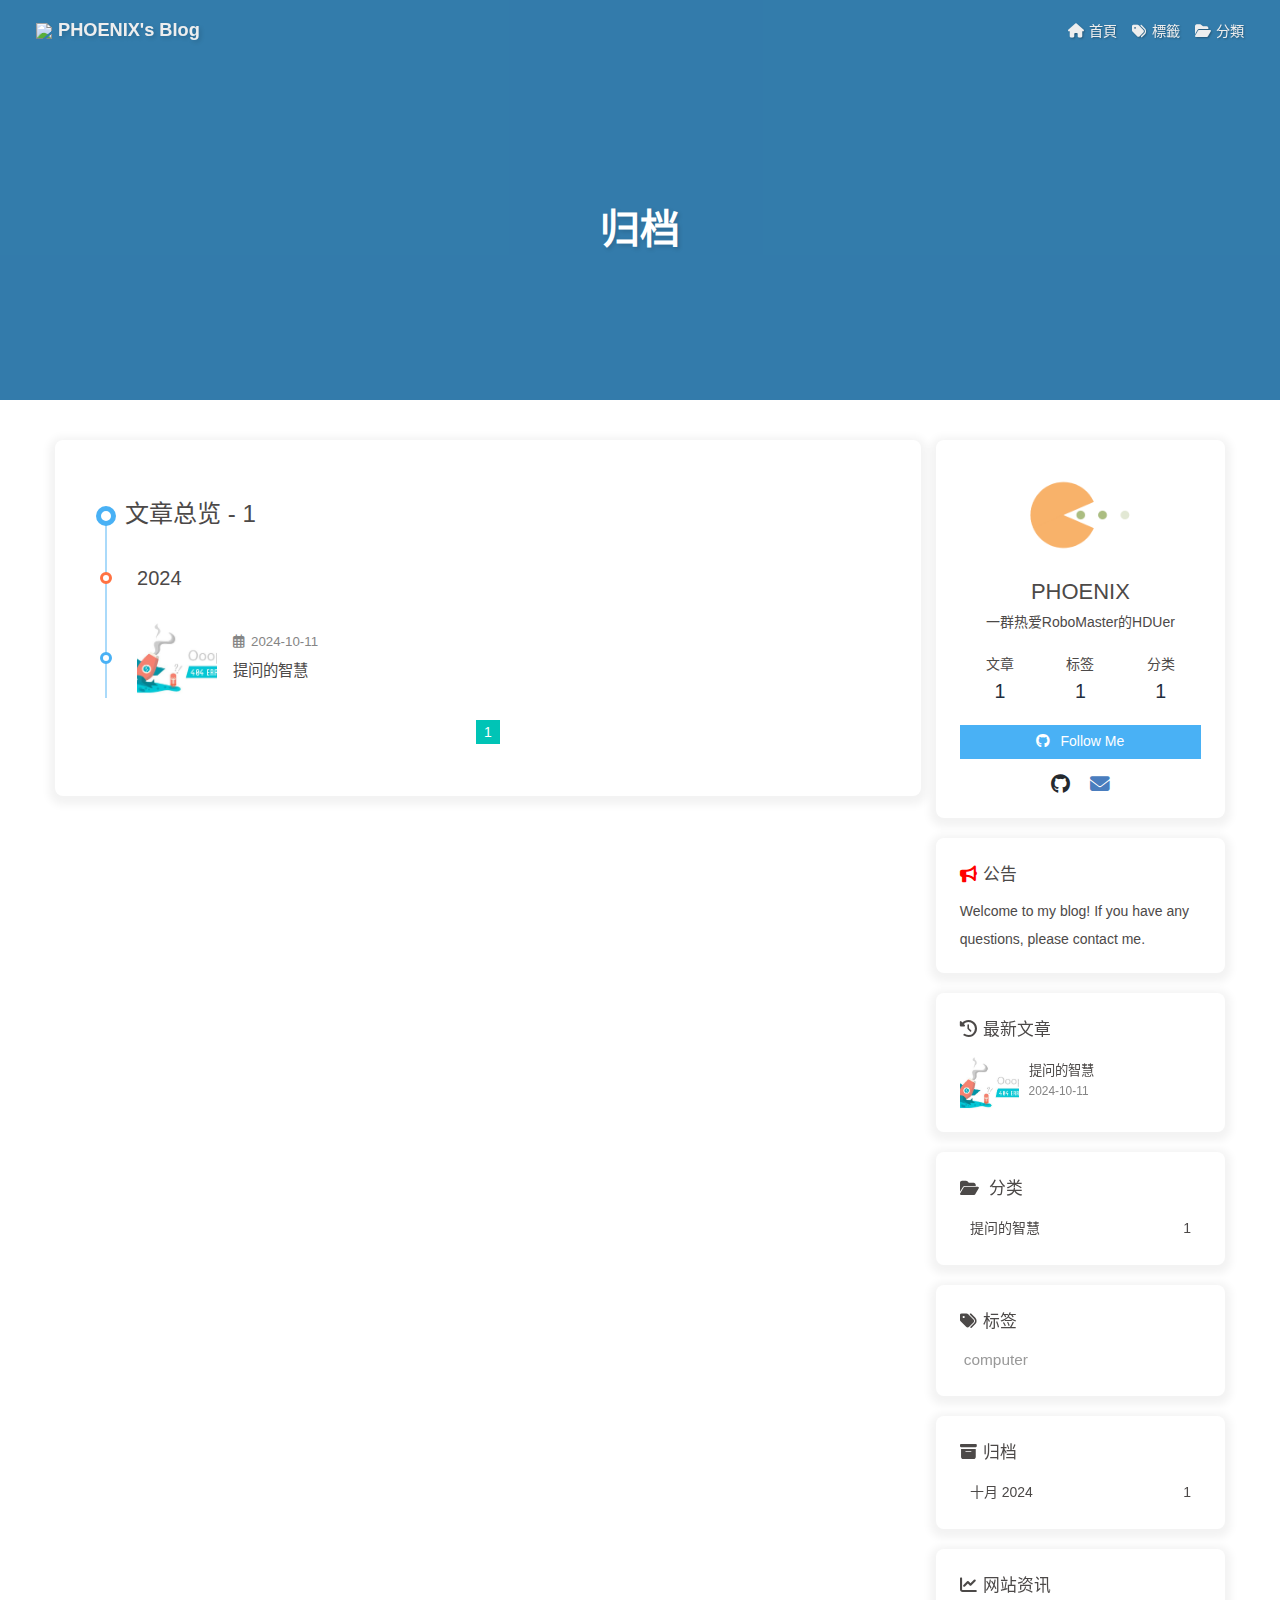
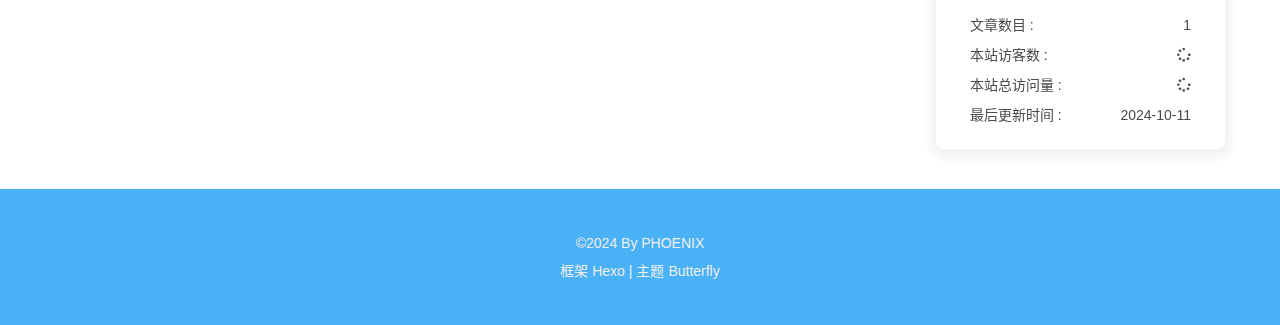
==== archives/index.html @ f91ce066 "Site updated: 2024-10-11 20:58:29" ====
<!DOCTYPE html><html lang="zh-CN" data-theme="light"><head><meta charset="UTF-8"><meta http-equiv="X-UA-Compatible" content="IE=edge"><meta name="viewport" content="width=device-width, initial-scale=1.0,viewport-fit=cover"><title>归档 | PHOENIX's Blog</title><meta name="author" content="PHOENIX,null-qwerty@outlook.com"><meta name="copyright" content="PHOENIX"><meta name="format-detection" content="telephone=no"><meta name="theme-color" content="#ffffff"><meta name="description" content="一群热爱RoboMaster的HDUer">
<meta property="og:type" content="website">
<meta property="og:title" content="归档">
<meta property="og:url" content="https://hdu-phoenix.github.io/archives/index.html">
<meta property="og:site_name" content="PHOENIX&#39;s Blog">
<meta property="og:description" content="一群热爱RoboMaster的HDUer">
<meta property="og:locale" content="zh_CN">
<meta property="og:image" content="https://raw.githubusercontent.com/Bob0817912/img-hosting/refs/heads/main/image/phoenix.png">
<meta property="article:author" content="PHOENIX">
<meta name="twitter:card" content="summary">
<meta name="twitter:image" content="https://raw.githubusercontent.com/Bob0817912/img-hosting/refs/heads/main/image/phoenix.png"><link rel="shortcut icon" href="/"><link rel="canonical" href="https://hdu-phoenix.github.io/archives/index.html"><link rel="preconnect" href="//cdn.jsdelivr.net"/><link rel="preconnect" href="//busuanzi.ibruce.info"/><link rel="stylesheet" href="/css/index.css?v=4.13.0"><link rel="stylesheet" href="https://cdn.jsdelivr.net/npm/@fortawesome/fontawesome-free@6.5.1/css/all.min.css"><link rel="stylesheet" href="https://cdn.jsdelivr.net/npm/@fancyapps/ui@5.0.33/dist/fancybox/fancybox.min.css" media="print" onload="this.media='all'"><script>const GLOBAL_CONFIG = {
  root: '/',
  algolia: undefined,
  localSearch: undefined,
  translate: undefined,
  noticeOutdate: undefined,
  highlight: {"plugin":"highlight.js","highlightCopy":true,"highlightLang":true,"highlightHeightLimit":false},
  copy: {
    success: '复制成功',
    error: '复制错误',
    noSupport: '浏览器不支持'
  },
  relativeDate: {
    homepage: false,
    post: true
  },
  runtime: '',
  dateSuffix: {
    just: '刚刚',
    min: '分钟前',
    hour: '小时前',
    day: '天前',
    month: '个月前'
  },
  copyright: undefined,
  lightbox: 'fancybox',
  Snackbar: undefined,
  infinitegrid: {
    js: 'https://cdn.jsdelivr.net/npm/@egjs/infinitegrid@4.11.1/dist/infinitegrid.min.js',
    buttonText: '加载更多'
  },
  isPhotoFigcaption: true,
  islazyload: false,
  isAnchor: false,
  percent: {
    toc: true,
    rightside: true,
  },
  autoDarkmode: false
}</script><script id="config-diff">var GLOBAL_CONFIG_SITE = {
  title: '归档',
  isPost: false,
  isHome: false,
  isHighlightShrink: false,
  isToc: false,
  postUpdate: '2024-10-11 20:58:25'
}</script><script>(win=>{
      win.saveToLocal = {
        set: (key, value, ttl) => {
          if (ttl === 0) return
          const now = Date.now()
          const expiry = now + ttl * 86400000
          const item = {
            value,
            expiry
          }
          localStorage.setItem(key, JSON.stringify(item))
        },
      
        get: key => {
          const itemStr = localStorage.getItem(key)
      
          if (!itemStr) {
            return undefined
          }
          const item = JSON.parse(itemStr)
          const now = Date.now()
      
          if (now > item.expiry) {
            localStorage.removeItem(key)
            return undefined
          }
          return item.value
        }
      }
    
      win.getScript = (url, attr = {}) => new Promise((resolve, reject) => {
        const script = document.createElement('script')
        script.src = url
        script.async = true
        script.onerror = reject
        script.onload = script.onreadystatechange = function() {
          const loadState = this.readyState
          if (loadState && loadState !== 'loaded' && loadState !== 'complete') return
          script.onload = script.onreadystatechange = null
          resolve()
        }

        Object.keys(attr).forEach(key => {
          script.setAttribute(key, attr[key])
        })

        document.head.appendChild(script)
      })
    
      win.getCSS = (url, id = false) => new Promise((resolve, reject) => {
        const link = document.createElement('link')
        link.rel = 'stylesheet'
        link.href = url
        if (id) link.id = id
        link.onerror = reject
        link.onload = link.onreadystatechange = function() {
          const loadState = this.readyState
          if (loadState && loadState !== 'loaded' && loadState !== 'complete') return
          link.onload = link.onreadystatechange = null
          resolve()
        }
        document.head.appendChild(link)
      })
    
      win.activateDarkMode = () => {
        document.documentElement.setAttribute('data-theme', 'dark')
        if (document.querySelector('meta[name="theme-color"]') !== null) {
          document.querySelector('meta[name="theme-color"]').setAttribute('content', '#0d0d0d')
        }
      }
      win.activateLightMode = () => {
        document.documentElement.setAttribute('data-theme', 'light')
        if (document.querySelector('meta[name="theme-color"]') !== null) {
          document.querySelector('meta[name="theme-color"]').setAttribute('content', '#ffffff')
        }
      }
      const t = saveToLocal.get('theme')
    
        if (t === 'dark') activateDarkMode()
        else if (t === 'light') activateLightMode()
      
      const asideStatus = saveToLocal.get('aside-status')
      if (asideStatus !== undefined) {
        if (asideStatus === 'hide') {
          document.documentElement.classList.add('hide-aside')
        } else {
          document.documentElement.classList.remove('hide-aside')
        }
      }
    
      const detectApple = () => {
        if(/iPad|iPhone|iPod|Macintosh/.test(navigator.userAgent)){
          document.documentElement.classList.add('apple')
        }
      }
      detectApple()
    })(window)</script><meta name="generator" content="Hexo 7.2.0"></head><body><div id="sidebar"><div id="menu-mask"></div><div id="sidebar-menus"><div class="avatar-img is-center"><img src="https://raw.githubusercontent.com/Bob0817912/img-hosting/refs/heads/main/image/phoenix.png" onerror="onerror=null;src='/img/friend_404.gif'" alt="avatar"/></div><div class="sidebar-site-data site-data is-center"><a href="/archives/"><div class="headline">文章</div><div class="length-num">1</div></a><a href="/tags/"><div class="headline">标签</div><div class="length-num">1</div></a><a href="/categories/"><div class="headline">分类</div><div class="length-num">1</div></a></div><hr class="custom-hr"/><div class="menus_items"><div class="menus_item"><a class="site-page" href="/"><i class="fa-fw fas fa-home"></i><span> 首頁</span></a></div><div class="menus_item"><a class="site-page" href="/tags/"><i class="fa-fw fas fa-tags"></i><span> 標籤</span></a></div><div class="menus_item"><a class="site-page" href="/categories/"><i class="fa-fw fas fa-folder-open"></i><span> 分類</span></a></div></div></div></div><div class="page" id="body-wrap"><header class="not-home-page" id="page-header" style="background-image: url('https://raw.githubusercontent.com/Bob0817912/img-hosting/refs/heads/main/image/robomaster_blue.jpeg')"><nav id="nav"><span id="blog-info"><a href="/" title="PHOENIX's Blog"><img class="site-icon" src="https://raw.githubusercontent.com/Bob0817912/img-hosting/refs/heads/main/image/phoenix.png"/><span class="site-name">PHOENIX's Blog</span></a></span><div id="menus"><div class="menus_items"><div class="menus_item"><a class="site-page" href="/"><i class="fa-fw fas fa-home"></i><span> 首頁</span></a></div><div class="menus_item"><a class="site-page" href="/tags/"><i class="fa-fw fas fa-tags"></i><span> 標籤</span></a></div><div class="menus_item"><a class="site-page" href="/categories/"><i class="fa-fw fas fa-folder-open"></i><span> 分類</span></a></div></div><div id="toggle-menu"><a class="site-page" href="javascript:void(0);"><i class="fas fa-bars fa-fw"></i></a></div></div></nav><div id="page-site-info"><h1 id="site-title">归档</h1></div></header><main class="layout" id="content-inner"><div id="archive"><div class="article-sort-title">文章总览 - 1</div><div class="article-sort"><div class="article-sort-item year">2024</div><div class="article-sort-item"><a class="article-sort-item-img" href="/2024/10/11/%E6%8F%90%E9%97%AE%E7%9A%84%E6%99%BA%E6%85%A7/" title="提问的智慧"><img src="https://raw.githubusercontent.com/Bob0817912/img-hosting/main/image/how_to_study.png" alt="提问的智慧" onerror="this.onerror=null;this.src='/img/404.jpg'"></a><div class="article-sort-item-info"><div class="article-sort-item-time"><i class="far fa-calendar-alt"></i><time class="post-meta-date-created" datetime="2024-10-11T12:49:00.000Z" title="发表于 2024-10-11 20:49:00">2024-10-11</time></div><a class="article-sort-item-title" href="/2024/10/11/%E6%8F%90%E9%97%AE%E7%9A%84%E6%99%BA%E6%85%A7/" title="提问的智慧">提问的智慧</a></div></div></div><nav id="pagination"><div class="pagination"><span class="page-number current">1</span></div></nav></div><div class="aside-content" id="aside-content"><div class="card-widget card-info"><div class="is-center"><div class="avatar-img"><img src="https://raw.githubusercontent.com/Bob0817912/img-hosting/refs/heads/main/image/phoenix.png" onerror="this.onerror=null;this.src='/img/friend_404.gif'" alt="avatar"/></div><div class="author-info__name">PHOENIX</div><div class="author-info__description">一群热爱RoboMaster的HDUer</div></div><div class="card-info-data site-data is-center"><a href="/archives/"><div class="headline">文章</div><div class="length-num">1</div></a><a href="/tags/"><div class="headline">标签</div><div class="length-num">1</div></a><a href="/categories/"><div class="headline">分类</div><div class="length-num">1</div></a></div><a id="card-info-btn" target="_blank" rel="noopener" href="https://github.com/HDU-PHOENIX"><i class="fab fa-github"></i><span>Follow Me</span></a><div class="card-info-social-icons is-center"><a class="social-icon" href="https://github.com/HDU-PHOENIX" target="_blank" title="Github"><i class="fab fa-github" style="color: #24292e;"></i></a><a class="social-icon" href="mailto:null-qwerty@outlook.com" target="_blank" title="Email"><i class="fas fa-envelope" style="color: #4a7dbe;"></i></a></div></div><div class="card-widget card-announcement"><div class="item-headline"><i class="fas fa-bullhorn fa-shake"></i><span>公告</span></div><div class="announcement_content">Welcome to my blog! If you have any questions, please contact me.</div></div><div class="sticky_layout"><div class="card-widget card-recent-post"><div class="item-headline"><i class="fas fa-history"></i><span>最新文章</span></div><div class="aside-list"><div class="aside-list-item"><a class="thumbnail" href="/2024/10/11/%E6%8F%90%E9%97%AE%E7%9A%84%E6%99%BA%E6%85%A7/" title="提问的智慧"><img src="https://raw.githubusercontent.com/Bob0817912/img-hosting/main/image/how_to_study.png" onerror="this.onerror=null;this.src='/img/404.jpg'" alt="提问的智慧"/></a><div class="content"><a class="title" href="/2024/10/11/%E6%8F%90%E9%97%AE%E7%9A%84%E6%99%BA%E6%85%A7/" title="提问的智慧">提问的智慧</a><time datetime="2024-10-11T12:49:00.000Z" title="发表于 2024-10-11 20:49:00">2024-10-11</time></div></div></div></div><div class="card-widget card-categories"><div class="item-headline">
            <i class="fas fa-folder-open"></i>
            <span>分类</span>
            
            </div>
            <ul class="card-category-list" id="aside-cat-list">
            <li class="card-category-list-item "><a class="card-category-list-link" href="/categories/%E6%8F%90%E9%97%AE%E7%9A%84%E6%99%BA%E6%85%A7/"><span class="card-category-list-name">提问的智慧</span><span class="card-category-list-count">1</span></a></li>
            </ul></div><div class="card-widget card-tags"><div class="item-headline"><i class="fas fa-tags"></i><span>标签</span></div><div class="card-tag-cloud"><a href="/tags/computer/" style="font-size: 1.1em; color: #999">computer</a></div></div><div class="card-widget card-archives"><div class="item-headline"><i class="fas fa-archive"></i><span>归档</span></div><ul class="card-archive-list"><li class="card-archive-list-item"><a class="card-archive-list-link" href="/archives/2024/10/"><span class="card-archive-list-date">十月 2024</span><span class="card-archive-list-count">1</span></a></li></ul></div><div class="card-widget card-webinfo"><div class="item-headline"><i class="fas fa-chart-line"></i><span>网站资讯</span></div><div class="webinfo"><div class="webinfo-item"><div class="item-name">文章数目 :</div><div class="item-count">1</div></div><div class="webinfo-item"><div class="item-name">本站访客数 :</div><div class="item-count" id="busuanzi_value_site_uv"><i class="fa-solid fa-spinner fa-spin"></i></div></div><div class="webinfo-item"><div class="item-name">本站总访问量 :</div><div class="item-count" id="busuanzi_value_site_pv"><i class="fa-solid fa-spinner fa-spin"></i></div></div><div class="webinfo-item"><div class="item-name">最后更新时间 :</div><div class="item-count" id="last-push-date" data-lastPushDate="2024-10-11T12:58:25.380Z"><i class="fa-solid fa-spinner fa-spin"></i></div></div></div></div></div></div></main><footer id="footer"><div id="footer-wrap"><div class="copyright">&copy;2024 By PHOENIX</div><div class="framework-info"><span>框架 </span><a target="_blank" rel="noopener" href="https://hexo.io">Hexo</a><span class="footer-separator">|</span><span>主题 </span><a target="_blank" rel="noopener" href="https://github.com/jerryc127/hexo-theme-butterfly">Butterfly</a></div></div></footer></div><div id="rightside"><div id="rightside-config-hide"><button id="darkmode" type="button" title="浅色和深色模式转换"><i class="fas fa-adjust"></i></button><button id="hide-aside-btn" type="button" title="单栏和双栏切换"><i class="fas fa-arrows-alt-h"></i></button></div><div id="rightside-config-show"><button id="rightside-config" type="button" title="设置"><i class="fas fa-cog fa-spin"></i></button><button id="go-up" type="button" title="回到顶部"><span class="scroll-percent"></span><i class="fas fa-arrow-up"></i></button></div></div><div><script src="/js/utils.js?v=4.13.0"></script><script src="/js/main.js?v=4.13.0"></script><script src="https://cdn.jsdelivr.net/npm/@fancyapps/ui@5.0.33/dist/fancybox/fancybox.umd.min.js"></script><div class="js-pjax"></div><script async data-pjax src="//busuanzi.ibruce.info/busuanzi/2.3/busuanzi.pure.mini.js"></script></div></body></html>
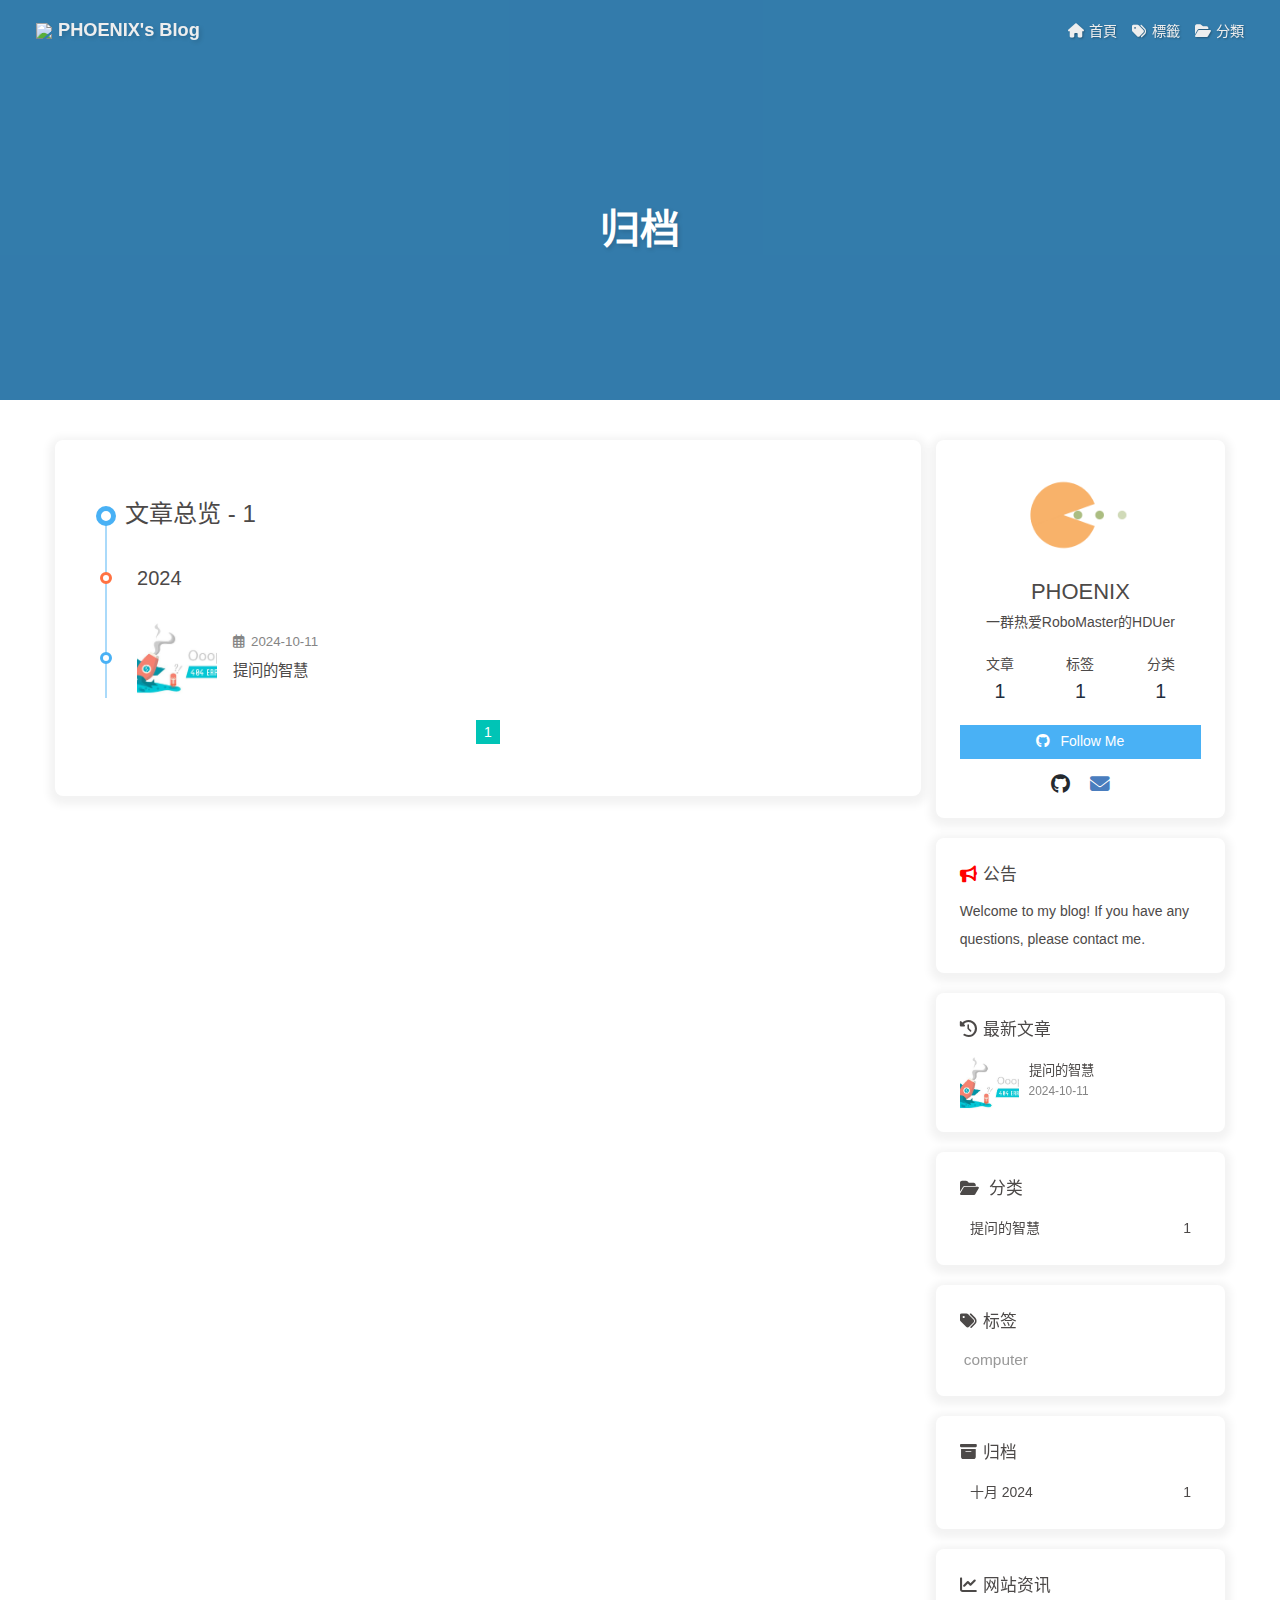
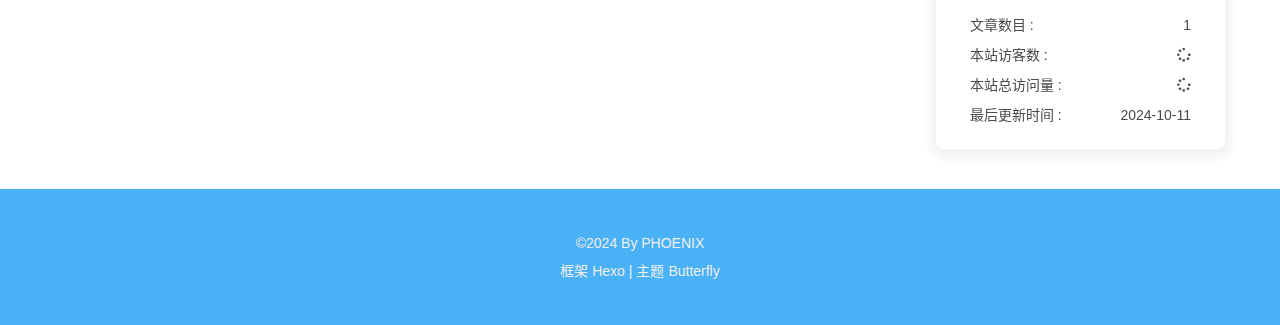
==== commit a6b8405f: "Site updated: 2024-10-11 21:01:36" ====
--- a/archives/index.html
+++ b/archives/index.html
@@ -53,7 +53,7 @@
   isHome: false,
   isHighlightShrink: false,
   isToc: false,
-  postUpdate: '2024-10-11 20:58:25'
+  postUpdate: '2024-10-11 21:01:31'
 }</script><script>(win=>{
       win.saveToLocal = {
         set: (key, value, ttl) => {
@@ -157,4 +157,4 @@
             </div>
             <ul class="card-category-list" id="aside-cat-list">
             <li class="card-category-list-item "><a class="card-category-list-link" href="/categories/%E6%8F%90%E9%97%AE%E7%9A%84%E6%99%BA%E6%85%A7/"><span class="card-category-list-name">提问的智慧</span><span class="card-category-list-count">1</span></a></li>
-            </ul></div><div class="card-widget card-tags"><div class="item-headline"><i class="fas fa-tags"></i><span>标签</span></div><div class="card-tag-cloud"><a href="/tags/computer/" style="font-size: 1.1em; color: #999">computer</a></div></div><div class="card-widget card-archives"><div class="item-headline"><i class="fas fa-archive"></i><span>归档</span></div><ul class="card-archive-list"><li class="card-archive-list-item"><a class="card-archive-list-link" href="/archives/2024/10/"><span class="card-archive-list-date">十月 2024</span><span class="card-archive-list-count">1</span></a></li></ul></div><div class="card-widget card-webinfo"><div class="item-headline"><i class="fas fa-chart-line"></i><span>网站资讯</span></div><div class="webinfo"><div class="webinfo-item"><div class="item-name">文章数目 :</div><div class="item-count">1</div></div><div class="webinfo-item"><div class="item-name">本站访客数 :</div><div class="item-count" id="busuanzi_value_site_uv"><i class="fa-solid fa-spinner fa-spin"></i></div></div><div class="webinfo-item"><div class="item-name">本站总访问量 :</div><div class="item-count" id="busuanzi_value_site_pv"><i class="fa-solid fa-spinner fa-spin"></i></div></div><div class="webinfo-item"><div class="item-name">最后更新时间 :</div><div class="item-count" id="last-push-date" data-lastPushDate="2024-10-11T12:58:25.380Z"><i class="fa-solid fa-spinner fa-spin"></i></div></div></div></div></div></div></main><footer id="footer"><div id="footer-wrap"><div class="copyright">&copy;2024 By PHOENIX</div><div class="framework-info"><span>框架 </span><a target="_blank" rel="noopener" href="https://hexo.io">Hexo</a><span class="footer-separator">|</span><span>主题 </span><a target="_blank" rel="noopener" href="https://github.com/jerryc127/hexo-theme-butterfly">Butterfly</a></div></div></footer></div><div id="rightside"><div id="rightside-config-hide"><button id="darkmode" type="button" title="浅色和深色模式转换"><i class="fas fa-adjust"></i></button><button id="hide-aside-btn" type="button" title="单栏和双栏切换"><i class="fas fa-arrows-alt-h"></i></button></div><div id="rightside-config-show"><button id="rightside-config" type="button" title="设置"><i class="fas fa-cog fa-spin"></i></button><button id="go-up" type="button" title="回到顶部"><span class="scroll-percent"></span><i class="fas fa-arrow-up"></i></button></div></div><div><script src="/js/utils.js?v=4.13.0"></script><script src="/js/main.js?v=4.13.0"></script><script src="https://cdn.jsdelivr.net/npm/@fancyapps/ui@5.0.33/dist/fancybox/fancybox.umd.min.js"></script><div class="js-pjax"></div><script async data-pjax src="//busuanzi.ibruce.info/busuanzi/2.3/busuanzi.pure.mini.js"></script></div></body></html>+            </ul></div><div class="card-widget card-tags"><div class="item-headline"><i class="fas fa-tags"></i><span>标签</span></div><div class="card-tag-cloud"><a href="/tags/computer/" style="font-size: 1.1em; color: #999">computer</a></div></div><div class="card-widget card-archives"><div class="item-headline"><i class="fas fa-archive"></i><span>归档</span></div><ul class="card-archive-list"><li class="card-archive-list-item"><a class="card-archive-list-link" href="/archives/2024/10/"><span class="card-archive-list-date">十月 2024</span><span class="card-archive-list-count">1</span></a></li></ul></div><div class="card-widget card-webinfo"><div class="item-headline"><i class="fas fa-chart-line"></i><span>网站资讯</span></div><div class="webinfo"><div class="webinfo-item"><div class="item-name">文章数目 :</div><div class="item-count">1</div></div><div class="webinfo-item"><div class="item-name">本站访客数 :</div><div class="item-count" id="busuanzi_value_site_uv"><i class="fa-solid fa-spinner fa-spin"></i></div></div><div class="webinfo-item"><div class="item-name">本站总访问量 :</div><div class="item-count" id="busuanzi_value_site_pv"><i class="fa-solid fa-spinner fa-spin"></i></div></div><div class="webinfo-item"><div class="item-name">最后更新时间 :</div><div class="item-count" id="last-push-date" data-lastPushDate="2024-10-11T13:01:31.628Z"><i class="fa-solid fa-spinner fa-spin"></i></div></div></div></div></div></div></main><footer id="footer"><div id="footer-wrap"><div class="copyright">&copy;2024 By PHOENIX</div><div class="framework-info"><span>框架 </span><a target="_blank" rel="noopener" href="https://hexo.io">Hexo</a><span class="footer-separator">|</span><span>主题 </span><a target="_blank" rel="noopener" href="https://github.com/jerryc127/hexo-theme-butterfly">Butterfly</a></div></div></footer></div><div id="rightside"><div id="rightside-config-hide"><button id="darkmode" type="button" title="浅色和深色模式转换"><i class="fas fa-adjust"></i></button><button id="hide-aside-btn" type="button" title="单栏和双栏切换"><i class="fas fa-arrows-alt-h"></i></button></div><div id="rightside-config-show"><button id="rightside-config" type="button" title="设置"><i class="fas fa-cog fa-spin"></i></button><button id="go-up" type="button" title="回到顶部"><span class="scroll-percent"></span><i class="fas fa-arrow-up"></i></button></div></div><div><script src="/js/utils.js?v=4.13.0"></script><script src="/js/main.js?v=4.13.0"></script><script src="https://cdn.jsdelivr.net/npm/@fancyapps/ui@5.0.33/dist/fancybox/fancybox.umd.min.js"></script><div class="js-pjax"></div><script async data-pjax src="//busuanzi.ibruce.info/busuanzi/2.3/busuanzi.pure.mini.js"></script></div></body></html>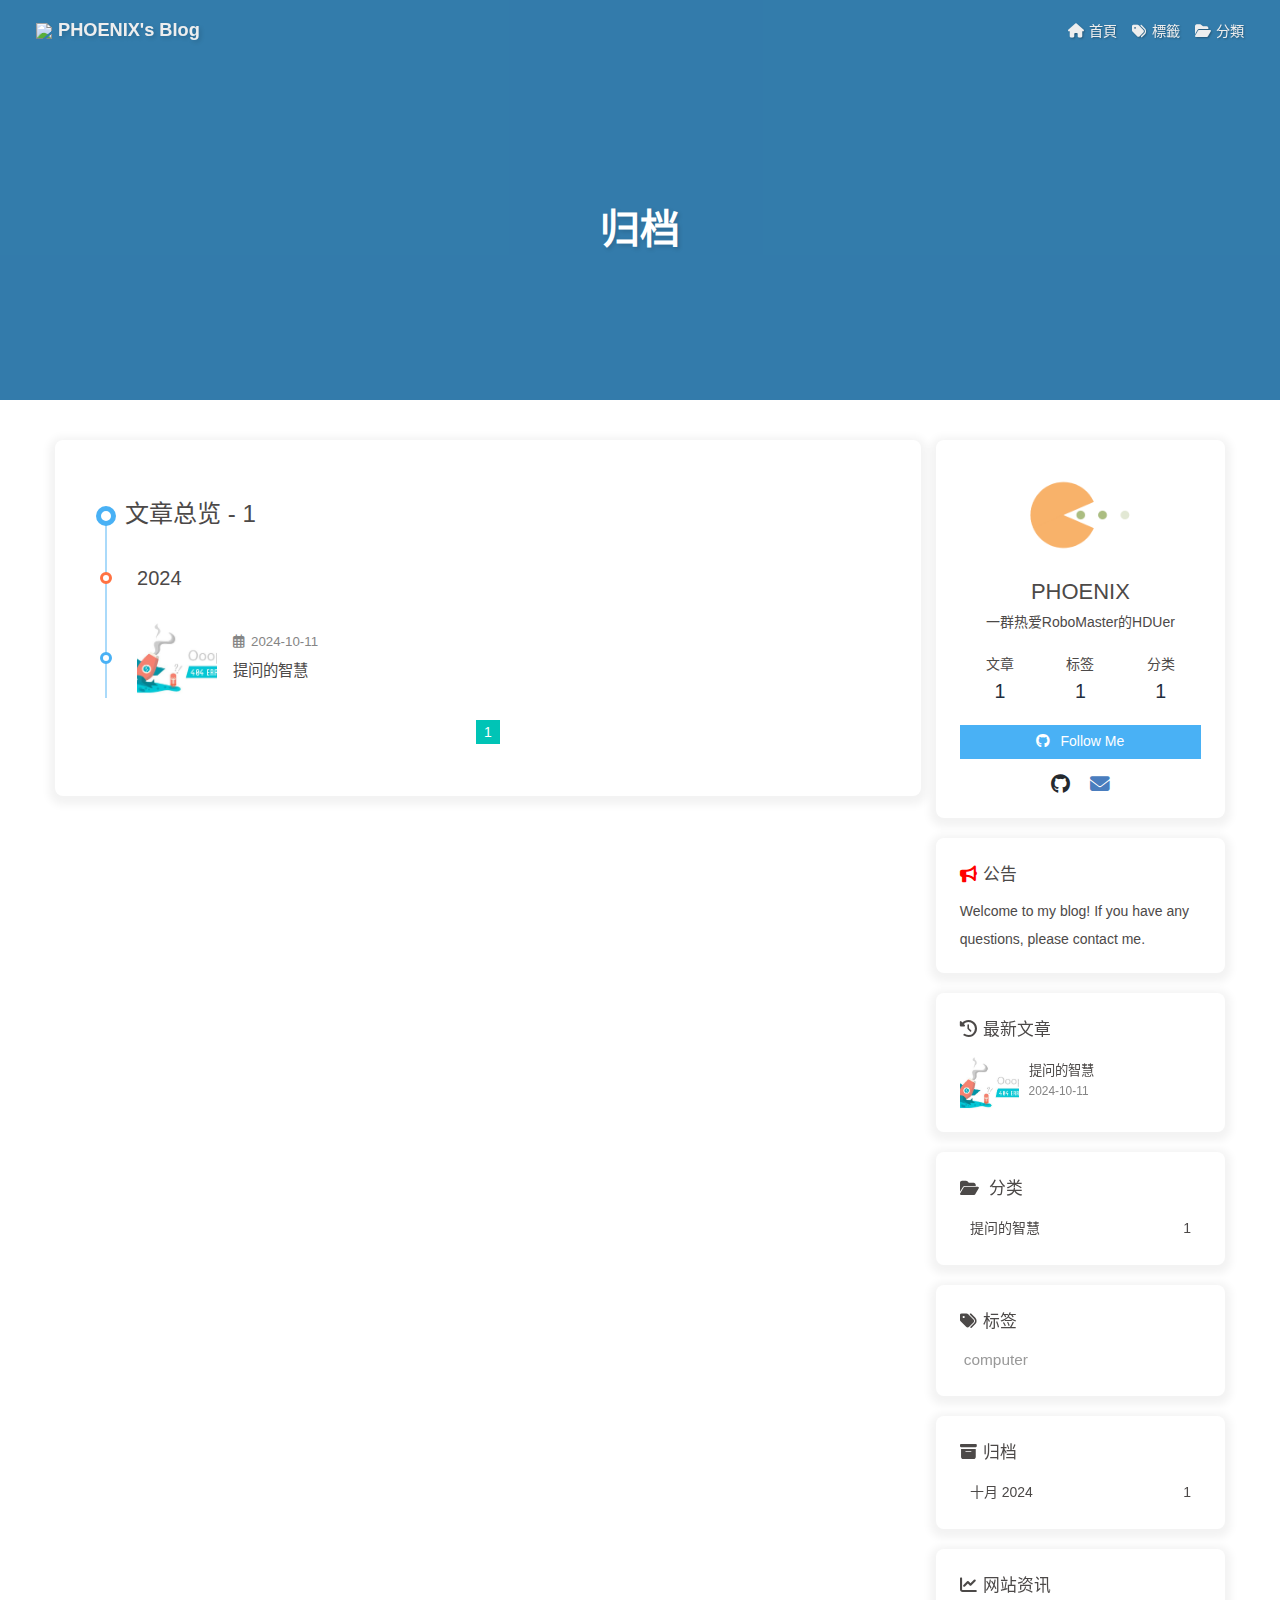
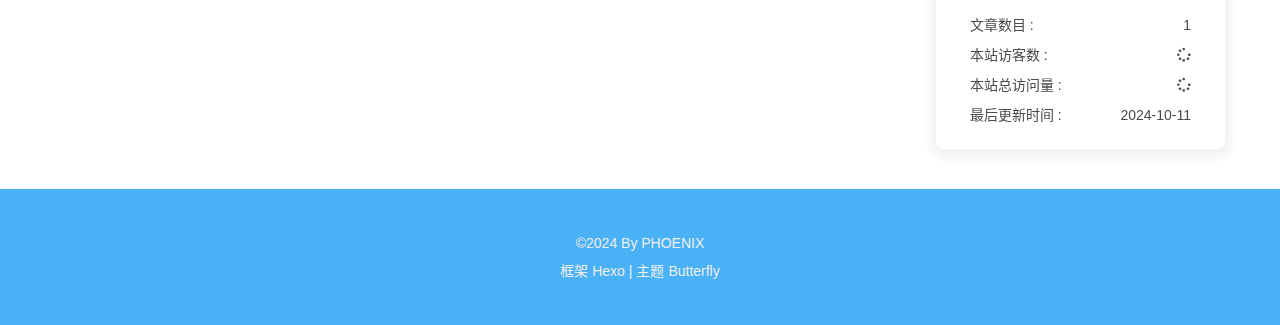
==== commit 3388d093: "Site updated: 2024-10-11 21:14:53" ====
--- a/archives/index.html
+++ b/archives/index.html
@@ -53,7 +53,7 @@
   isHome: false,
   isHighlightShrink: false,
   isToc: false,
-  postUpdate: '2024-10-11 21:01:31'
+  postUpdate: '2024-10-11 21:14:49'
 }</script><script>(win=>{
       win.saveToLocal = {
         set: (key, value, ttl) => {
@@ -157,4 +157,4 @@
             </div>
             <ul class="card-category-list" id="aside-cat-list">
             <li class="card-category-list-item "><a class="card-category-list-link" href="/categories/%E6%8F%90%E9%97%AE%E7%9A%84%E6%99%BA%E6%85%A7/"><span class="card-category-list-name">提问的智慧</span><span class="card-category-list-count">1</span></a></li>
-            </ul></div><div class="card-widget card-tags"><div class="item-headline"><i class="fas fa-tags"></i><span>标签</span></div><div class="card-tag-cloud"><a href="/tags/computer/" style="font-size: 1.1em; color: #999">computer</a></div></div><div class="card-widget card-archives"><div class="item-headline"><i class="fas fa-archive"></i><span>归档</span></div><ul class="card-archive-list"><li class="card-archive-list-item"><a class="card-archive-list-link" href="/archives/2024/10/"><span class="card-archive-list-date">十月 2024</span><span class="card-archive-list-count">1</span></a></li></ul></div><div class="card-widget card-webinfo"><div class="item-headline"><i class="fas fa-chart-line"></i><span>网站资讯</span></div><div class="webinfo"><div class="webinfo-item"><div class="item-name">文章数目 :</div><div class="item-count">1</div></div><div class="webinfo-item"><div class="item-name">本站访客数 :</div><div class="item-count" id="busuanzi_value_site_uv"><i class="fa-solid fa-spinner fa-spin"></i></div></div><div class="webinfo-item"><div class="item-name">本站总访问量 :</div><div class="item-count" id="busuanzi_value_site_pv"><i class="fa-solid fa-spinner fa-spin"></i></div></div><div class="webinfo-item"><div class="item-name">最后更新时间 :</div><div class="item-count" id="last-push-date" data-lastPushDate="2024-10-11T13:01:31.628Z"><i class="fa-solid fa-spinner fa-spin"></i></div></div></div></div></div></div></main><footer id="footer"><div id="footer-wrap"><div class="copyright">&copy;2024 By PHOENIX</div><div class="framework-info"><span>框架 </span><a target="_blank" rel="noopener" href="https://hexo.io">Hexo</a><span class="footer-separator">|</span><span>主题 </span><a target="_blank" rel="noopener" href="https://github.com/jerryc127/hexo-theme-butterfly">Butterfly</a></div></div></footer></div><div id="rightside"><div id="rightside-config-hide"><button id="darkmode" type="button" title="浅色和深色模式转换"><i class="fas fa-adjust"></i></button><button id="hide-aside-btn" type="button" title="单栏和双栏切换"><i class="fas fa-arrows-alt-h"></i></button></div><div id="rightside-config-show"><button id="rightside-config" type="button" title="设置"><i class="fas fa-cog fa-spin"></i></button><button id="go-up" type="button" title="回到顶部"><span class="scroll-percent"></span><i class="fas fa-arrow-up"></i></button></div></div><div><script src="/js/utils.js?v=4.13.0"></script><script src="/js/main.js?v=4.13.0"></script><script src="https://cdn.jsdelivr.net/npm/@fancyapps/ui@5.0.33/dist/fancybox/fancybox.umd.min.js"></script><div class="js-pjax"></div><script async data-pjax src="//busuanzi.ibruce.info/busuanzi/2.3/busuanzi.pure.mini.js"></script></div></body></html>+            </ul></div><div class="card-widget card-tags"><div class="item-headline"><i class="fas fa-tags"></i><span>标签</span></div><div class="card-tag-cloud"><a href="/tags/computer/" style="font-size: 1.1em; color: #999">computer</a></div></div><div class="card-widget card-archives"><div class="item-headline"><i class="fas fa-archive"></i><span>归档</span></div><ul class="card-archive-list"><li class="card-archive-list-item"><a class="card-archive-list-link" href="/archives/2024/10/"><span class="card-archive-list-date">十月 2024</span><span class="card-archive-list-count">1</span></a></li></ul></div><div class="card-widget card-webinfo"><div class="item-headline"><i class="fas fa-chart-line"></i><span>网站资讯</span></div><div class="webinfo"><div class="webinfo-item"><div class="item-name">文章数目 :</div><div class="item-count">1</div></div><div class="webinfo-item"><div class="item-name">本站访客数 :</div><div class="item-count" id="busuanzi_value_site_uv"><i class="fa-solid fa-spinner fa-spin"></i></div></div><div class="webinfo-item"><div class="item-name">本站总访问量 :</div><div class="item-count" id="busuanzi_value_site_pv"><i class="fa-solid fa-spinner fa-spin"></i></div></div><div class="webinfo-item"><div class="item-name">最后更新时间 :</div><div class="item-count" id="last-push-date" data-lastPushDate="2024-10-11T13:14:49.369Z"><i class="fa-solid fa-spinner fa-spin"></i></div></div></div></div></div></div></main><footer id="footer"><div id="footer-wrap"><div class="copyright">&copy;2024 By PHOENIX</div><div class="framework-info"><span>框架 </span><a target="_blank" rel="noopener" href="https://hexo.io">Hexo</a><span class="footer-separator">|</span><span>主题 </span><a target="_blank" rel="noopener" href="https://github.com/jerryc127/hexo-theme-butterfly">Butterfly</a></div></div></footer></div><div id="rightside"><div id="rightside-config-hide"><button id="darkmode" type="button" title="浅色和深色模式转换"><i class="fas fa-adjust"></i></button><button id="hide-aside-btn" type="button" title="单栏和双栏切换"><i class="fas fa-arrows-alt-h"></i></button></div><div id="rightside-config-show"><button id="rightside-config" type="button" title="设置"><i class="fas fa-cog fa-spin"></i></button><button id="go-up" type="button" title="回到顶部"><span class="scroll-percent"></span><i class="fas fa-arrow-up"></i></button></div></div><div><script src="/js/utils.js?v=4.13.0"></script><script src="/js/main.js?v=4.13.0"></script><script src="https://cdn.jsdelivr.net/npm/@fancyapps/ui@5.0.33/dist/fancybox/fancybox.umd.min.js"></script><div class="js-pjax"></div><script async data-pjax src="//busuanzi.ibruce.info/busuanzi/2.3/busuanzi.pure.mini.js"></script></div></body></html>